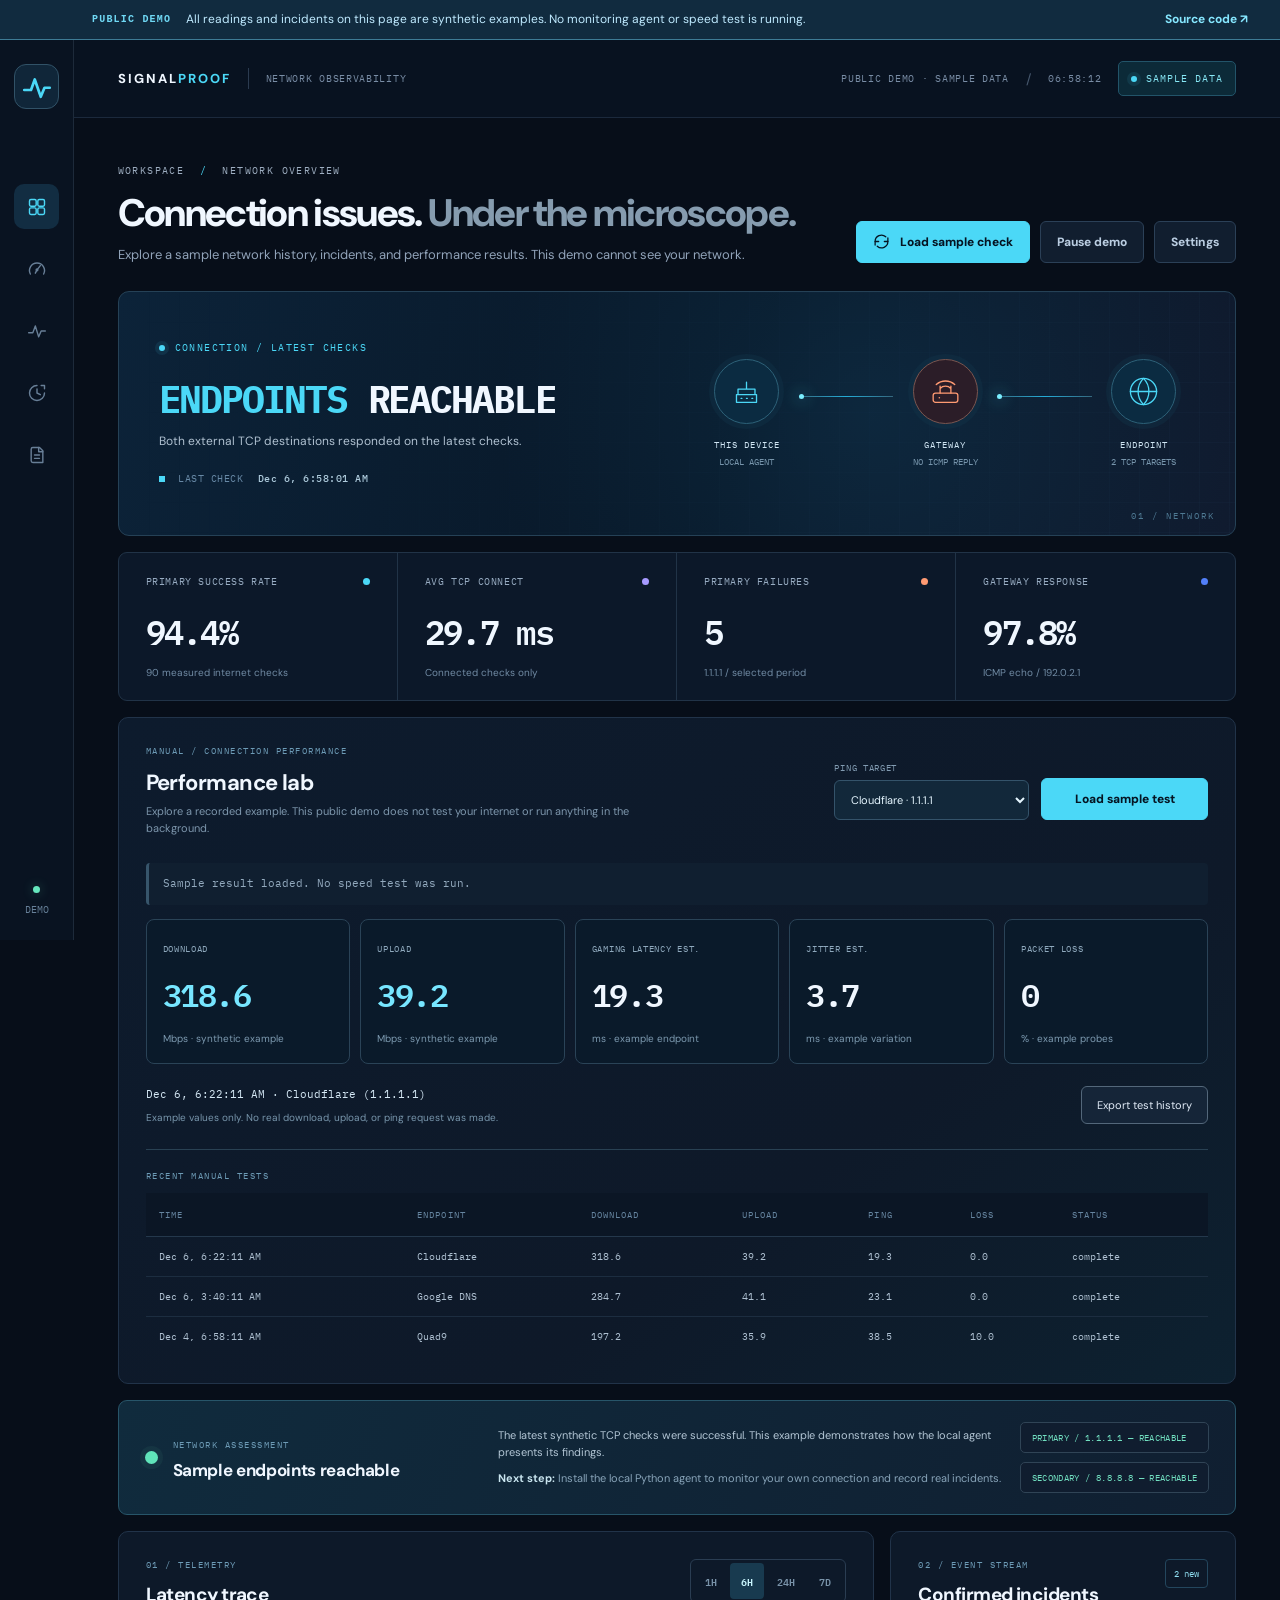
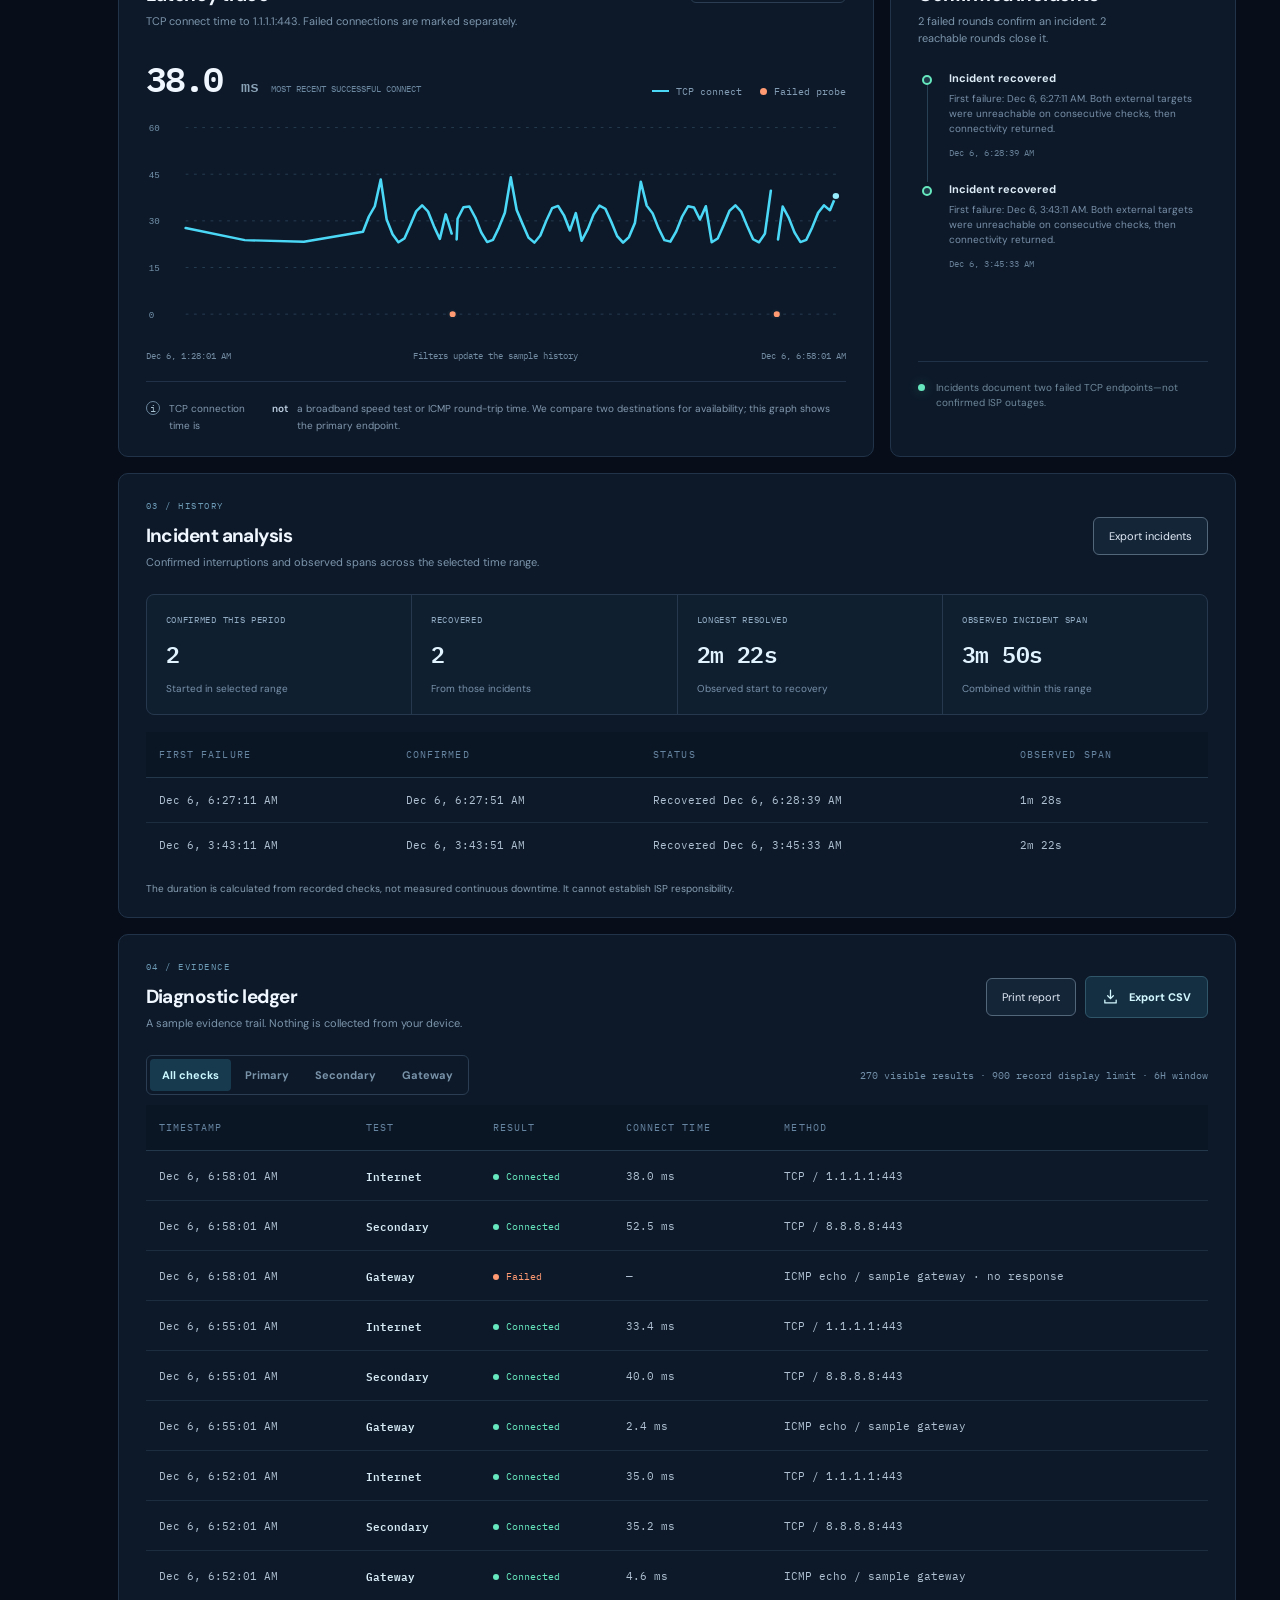
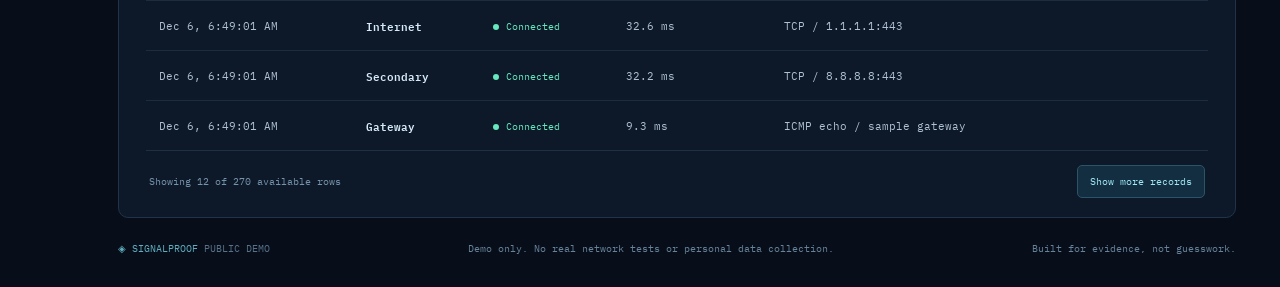
==== docs/index.html @ a56aa178 "Add SignalProof public demo" ====
<!doctype html>
<html lang="en">
<head>
  <meta charset="utf-8">
  <meta name="viewport" content="width=device-width, initial-scale=1">
  <meta name="theme-color" content="#08111e">
  <meta name="description" content="Explore the SignalProof network monitoring interface using labeled, synthetic sample data. No device access.">
  <title>SignalProof — Network Operations</title>
  <link rel="icon" href="./favicon.svg" type="image/svg+xml">
  <link rel="stylesheet" href="./styles.css">
  <script src="./demo-api.js" defer></script>
  <script src="./app.js" defer></script>
</head>
<body>
<div class="sample-banner" role="status"><strong>PUBLIC DEMO</strong><span>All readings and incidents on this page are synthetic examples. No monitoring agent or speed test is running.</span><a href="https://github.com/rayjim28/signalproof" target="_blank" rel="noopener noreferrer">Source code ↗</a></div>
<div class="app-shell">
  <aside class="rail">
    <a href="#overview" class="symbol" aria-label="SignalProof Home">
      <svg viewBox="0 0 40 40" fill="none" aria-hidden="true"><path d="M3 24h9l5-14 8 23 5-12h7" stroke="currentColor" stroke-width="3.6" stroke-linecap="round" stroke-linejoin="round"/></svg>
    </a>
    <div class="rail-nav">
      <a href="#overview" class="rail-link active" data-nav="overview" aria-label="Overview" title="Overview"><svg viewBox="0 0 24 24" aria-hidden="true"><rect x="3" y="3" width="8" height="8" rx="1.7"/><rect x="13" y="3" width="8" height="8" rx="1.7"/><rect x="3" y="13" width="8" height="8" rx="1.7"/><rect x="13" y="13" width="8" height="8" rx="1.7"/></svg></a>
      <a href="#performance" class="rail-link" data-nav="performance" aria-label="Performance" title="Manual speed and gaming checks"><svg viewBox="0 0 24 24" aria-hidden="true"><path d="M4 18a9 9 0 1 1 16 0M12 13l4-5M12 13l-2 4"/><circle cx="12" cy="13" r="1"/></svg></a>
      <a href="#telemetry" class="rail-link" data-nav="telemetry" aria-label="Telemetry" title="Telemetry"><svg viewBox="0 0 24 24" aria-hidden="true"><path d="M2 14h5l3-8 4 13 3-7h5"/></svg></a>
      <a href="#events" class="rail-link" data-nav="events" aria-label="Events" title="Events"><svg viewBox="0 0 24 24" aria-hidden="true"><path d="M12 3a9 9 0 1 0 9 9"/><path d="M12 7v5l4 2"/><path d="M17 3h4v4"/></svg></a>
      <a href="#evidence" class="rail-link" data-nav="evidence" aria-label="Evidence" title="Evidence"><svg viewBox="0 0 24 24" aria-hidden="true"><path d="M7 3h8l4 4v14H7a2 2 0 0 1-2-2V5a2 2 0 0 1 2-2z"/><path d="M14 3v5h5M9 12h6M9 16h6"/></svg></a>
    </div>
    <div class="rail-foot" title="Public demo · sample data"><span class="mini-led" id="rail-led"></span><span class="rail-version">DEMO</span></div>
  </aside>

  <div class="workplace">
    <header class="topbar">
      <div class="topbar-left"><span class="logo-word">SIGNAL<span>PROOF</span></span><span class="top-divider"></span><span class="product-caption">NETWORK OBSERVABILITY</span></div>
      <div class="topbar-right"><span class="local-tag">PUBLIC DEMO · SAMPLE DATA</span><span class="top-separator">/</span><span id="clock" class="top-time">--:--:--</span><span id="agent-pill" class="agent-pill"><span class="pill-dot"></span> CHECKING</span></div>
    </header>

    <main class="page" id="overview">
      <section class="intro">
        <div><div class="breadcrumb">WORKSPACE <span>/</span> NETWORK OVERVIEW</div><h1>Connection issues. <span>Under the microscope.</span></h1><p>Explore a sample network history, incidents, and performance results. This demo cannot see your network.</p></div>
        <div class="intro-actions"><button id="manual-check" class="button-primary" type="button"><svg viewBox="0 0 24 24" aria-hidden="true"><path d="M21 12a9 9 0 0 1-15 6.7M3 12a9 9 0 0 1 15-6.7"/><path d="M3 17v-5h5M21 7v5h-5"/></svg><span>Load sample check</span></button><button id="monitor-toggle" class="button-secondary" type="button">Pause demo</button><button id="open-settings" class="button-secondary" type="button" aria-haspopup="dialog">Settings</button></div>
      </section>

      <section class="network-stage" aria-label="Live network status">
        <div class="stage-glow"></div><div class="stage-lines"></div>
        <div class="stage-left"><div class="label-tech"><span class="live-ring" id="live-ring"></span> CONNECTION / LATEST CHECKS</div><div class="stage-state" id="hero-state">COLLECTING<span> DATA</span></div><p id="hero-desc">Waiting for the first network measurements.</p><div class="last-check"><span class="tiny-square"></span> LAST CHECK <strong id="last-check">—</strong></div></div>
        <div class="network-route" aria-label="Connection path"><div class="network-node"><div class="node-icon"><svg viewBox="0 0 48 48" aria-hidden="true"><path d="M13 28v-7h22v7M11 28h26v10H11zM17 33h1M24 33h1M31 33h1M24 12v9"/></svg></div><span>THIS DEVICE</span><small>LOCAL AGENT</small></div><div class="wire"><span class="wire-signal"></span></div><div class="network-node"><div class="node-icon" id="router-node"><svg viewBox="0 0 48 48" aria-hidden="true"><rect x="8" y="26" width="32" height="12" rx="3"/><path d="M17 26v-9M31 26v-9M12 15a18 18 0 0 1 24 0M17 20a10 10 0 0 1 14 0"/><circle cx="16" cy="32" r="1" fill="currentColor" stroke="none"/></svg></div><span>GATEWAY</span><small id="router-label">DETECTING…</small></div><div class="wire"><span class="wire-signal"></span></div><div class="network-node"><div class="node-icon" id="internet-node"><svg viewBox="0 0 48 48" aria-hidden="true"><circle cx="24" cy="24" r="17"/><path d="M7 24h34M24 7c-5 5-7 11-7 17s2 12 7 17M24 7c5 5 7 11 7 17s-2 12-7 17"/></svg></div><span>ENDPOINT</span><small>2 TCP TARGETS</small></div></div>
        <div class="scan-number" aria-hidden="true">01 / NETWORK</div>
      </section>

      <section class="telemetry-strip" aria-label="Measured indicators">
        <div class="telemetry-item"><div class="metric-caption">PRIMARY SUCCESS RATE <span class="metric-dot cyan"></span></div><div class="metric-value" id="success-rate">—</div><div class="metric-foot" id="sample-count">No internet checks yet</div></div>
        <div class="telemetry-item"><div class="metric-caption">AVG TCP CONNECT <span class="metric-dot purple"></span></div><div class="metric-value" id="average-latency">—</div><div class="metric-foot">Connected checks only</div></div>
        <div class="telemetry-item"><div class="metric-caption">PRIMARY FAILURES <span class="metric-dot orange"></span></div><div class="metric-value" id="failed-count">—</div><div class="metric-foot">1.1.1.1 / selected period</div></div>
        <div class="telemetry-item"><div class="metric-caption">GATEWAY RESPONSE <span class="metric-dot blue"></span></div><div class="metric-value" id="gateway-rate">—</div><div class="metric-foot" id="gateway-caption">ICMP echo (if available)</div></div>
      </section>

      <section class="surface performance" id="performance" aria-label="Manual connection performance test">
        <div class="section-top performance-head">
          <div><div class="section-kicker">MANUAL / CONNECTION PERFORMANCE</div><h2>Performance lab</h2><p>Explore a recorded example. This public demo does not test your internet or run anything in the background.</p></div>
          <div class="performance-actions"><label for="ping-target">PING TARGET<select id="ping-target"><option value="cloudflare">Cloudflare · 1.1.1.1</option><option value="google">Google · 8.8.8.8</option><option value="quad9">Quad9 · 9.9.9.9</option></select></label><button class="button-primary" type="button" id="start-performance">Load sample test</button></div>
        </div>
        <div class="performance-progress" id="performance-progress" role="status" aria-live="polite">Explore the example results below, or load another sample. No speed test will run.</div>
        <div class="performance-grid">
          <div class="performance-metric"><span>DOWNLOAD</span><strong id="perf-download">—</strong><small>Mbps · synthetic example</small></div>
          <div class="performance-metric"><span>UPLOAD</span><strong id="perf-upload">—</strong><small>Mbps · synthetic example</small></div>
          <div class="performance-metric"><span>GAMING LATENCY EST.</span><strong id="perf-ping">—</strong><small>ms · example endpoint</small></div>
          <div class="performance-metric"><span>JITTER EST.</span><strong id="perf-jitter">—</strong><small>ms · example variation</small></div>
          <div class="performance-metric"><span>PACKET LOSS</span><strong id="perf-loss">—</strong><small>% · example probes</small></div>
        </div>
        <div class="performance-bottom"><div><strong id="perf-last-label">Loading sample results</strong><p id="perf-note">Manual tests only. On Mac, the native download test may transfer significantly more than 15 MB. Game-server ping is not measured directly.</p></div><a href="/api/performance/export" class="button-report" download>Export test history</a></div>
        <div class="performance-history"><div class="section-kicker">RECENT MANUAL TESTS</div><div class="table-scroll"><table><thead><tr><th>TIME</th><th>ENDPOINT</th><th>DOWNLOAD</th><th>UPLOAD</th><th>PING</th><th>LOSS</th><th>STATUS</th></tr></thead><tbody id="performance-rows"><tr><td colspan="7" class="placeholder-cell">No manual tests recorded.</td></tr></tbody></table></div></div>
      </section>

      <section class="assessment" id="assessment" aria-label="Network assessment">
        <div class="assessment-heading"><span class="assessment-mark" id="assessment-mark"></span><div><span class="section-kicker">NETWORK ASSESSMENT</span><h2 id="assessment-title">Checking both endpoints…</h2></div></div>
        <div class="assessment-body"><p id="assessment-detail">Waiting for a fresh comparison.</p><p class="assessment-next"><strong>Next step:</strong> <span id="assessment-next">Keep the agent running to build a history.</span></p></div>
        <div class="endpoint-status"><span id="primary-status">PRIMARY / WAITING</span><span id="secondary-status">SECONDARY / WAITING</span></div>
      </section>

      <div class="analysis-layout">
        <section class="surface telemetry" id="telemetry"><div class="section-top"><div><div class="section-kicker">01 / TELEMETRY</div><h2>Latency trace</h2><p>TCP connect time to 1.1.1.1:443. Failed connections are marked separately.</p></div><div class="time-select" role="group" aria-label="Reporting period"><button type="button" data-period="1h">1H</button><button type="button" class="selected" data-period="6h">6H</button><button type="button" data-period="24h">24H</button><button type="button" data-period="7d">7D</button></div></div>
          <div class="chart-meta"><div class="chart-number" id="chart-number">— <span>ms</span></div><div class="chart-caption">MOST RECENT SUCCESSFUL CONNECT</div><div class="chart-legend"><span><i class="legend-line"></i> TCP connect</span><span><i class="legend-failure"></i> Failed probe</span></div></div>
          <div class="chart-wrap" id="chart-wrap"><svg id="latency-chart" class="chart" viewBox="0 0 760 272" preserveAspectRatio="none" role="img" aria-label="TCP connection latency history"></svg><div class="chart-empty" id="chart-empty">Preparing synthetic sample measurements…</div></div><div class="chart-bottom"><span id="range-start">—</span><span>Filters update the sample history</span><span id="range-end">—</span></div>
          <div class="trace-note"><span class="info-icon">i</span> TCP connection time is <strong>not</strong> a broadband speed test or ICMP round-trip time. We compare two destinations for availability; this graph shows the primary endpoint.</div>
        </section>
        <section class="surface events" id="events"><div class="section-top"><div><div class="section-kicker">02 / EVENT STREAM</div><h2>Confirmed incidents</h2><p id="incident-rule">Two failed rounds confirm an incident. Two reachable rounds close it.</p></div><span class="event-count" id="event-count">0 events</span></div><div id="event-list" class="event-list"><div class="event-empty">Events will appear as SignalProof collects evidence.</div></div><div class="event-bottom"><span class="mini-led"></span> Incidents document two failed TCP endpoints—not confirmed ISP outages.</div></section>
      </div>

      <section class="surface history" id="history" aria-label="Incident analysis">
        <div class="section-top history-heading"><div><div class="section-kicker">03 / HISTORY</div><h2>Incident analysis</h2><p>Confirmed interruptions and observed spans across the selected time range.</p></div><a class="button-report" id="incidents-download" href="/api/incidents/export?period=6h" download>Export incidents</a></div>
        <div class="history-metrics">
          <div><span>CONFIRMED THIS PERIOD</span><strong id="history-confirmed">—</strong><small>Started in selected range</small></div>
          <div><span>RECOVERED</span><strong id="history-recovered">—</strong><small>From those incidents</small></div>
          <div><span>LONGEST RESOLVED</span><strong id="history-longest">—</strong><small>Observed start to recovery</small></div>
          <div><span>OBSERVED INCIDENT SPAN</span><strong id="history-observed">—</strong><small>Combined within this range</small></div>
        </div>
        <div class="table-scroll"><table><thead><tr><th>FIRST FAILURE</th><th>CONFIRMED</th><th>STATUS</th><th>OBSERVED SPAN</th></tr></thead><tbody id="incident-rows"><tr><td colspan="4" class="placeholder-cell">Incident history will appear here.</td></tr></tbody></table></div>
        <div class="history-note">The duration is calculated from recorded checks, not measured continuous downtime. It cannot establish ISP responsibility.</div>
      </section>

      <section class="surface evidence" id="evidence"><div class="section-top evidence-title"><div><div class="section-kicker">04 / EVIDENCE</div><h2>Diagnostic ledger</h2><p>A sample evidence trail. Nothing is collected from your device.</p></div><div class="evidence-actions"><a class="button-report" id="report" href="/api/report?period=6h" target="_blank" rel="noopener">Print report</a><a class="button-download" id="download" href="/api/export?period=6h" download><svg viewBox="0 0 24 24" aria-hidden="true"><path d="M12 3v12m-4-4 4 4 4-4M4 17v4h16v-4"/></svg> Export CSV</a></div></div>
        <div class="ledger-toolbar"><div class="tab-group" role="group" aria-label="Filter measurements"><button type="button" class="selected" data-filter="All">All checks</button><button type="button" data-filter="Internet">Primary</button><button type="button" data-filter="Secondary">Secondary</button><button type="button" data-filter="Gateway">Gateway</button></div><div class="ledger-meta" id="ledger-meta">Loading history…</div></div>
        <div class="table-scroll"><table><thead><tr><th>TIMESTAMP</th><th>TEST</th><th>RESULT</th><th>CONNECT TIME</th><th>METHOD</th></tr></thead><tbody id="evidence-rows"><tr><td colspan="5" class="placeholder-cell">Collecting measurements…</td></tr></tbody></table></div><div class="ledger-footer"><span id="ledger-showing">—</span><button type="button" id="rows-toggle" class="rows-toggle" hidden>Show more records</button></div>
      </section>
      <footer><span>◈ SIGNALPROOF <b>PUBLIC DEMO</b></span><span>Demo only. No real network tests or personal data collection.</span><span>Built for evidence, not guesswork.</span></footer>
    </main>
  </div>
</div>
<dialog id="settings-dialog" class="settings-dialog" aria-labelledby="settings-heading">
  <form method="dialog" id="settings-form">
    <div class="settings-top"><div><div class="section-kicker">AGENT CONFIGURATION</div><h2 id="settings-heading">Monitoring settings</h2><p>Demo-only settings, reset when you reload this page.</p></div><button type="button" id="close-settings" class="settings-close" aria-label="Close settings">×</button></div>
    <label>Check interval <span>How often the agent runs automatically</span>
      <select id="setting-interval" name="interval_seconds"><option value="10">Every 10 seconds</option><option value="20">Every 20 seconds</option><option value="30">Every 30 seconds</option><option value="60">Every minute</option><option value="120">Every 2 minutes</option></select>
    </label>
    <label>Confirm an incident <span>Consecutive rounds where both internet checks fail</span>
      <select id="setting-failures" name="confirm_failures"><option value="2">2 failed rounds</option><option value="3">3 failed rounds</option><option value="4">4 failed rounds</option><option value="5">5 failed rounds</option></select>
    </label>
    <label>Mark recovery <span>Consecutive rounds where at least one endpoint responds</span>
      <select id="setting-recovery" name="recovery_successes"><option value="1">1 reachable round</option><option value="2">2 reachable rounds</option><option value="3">3 reachable rounds</option><option value="4">4 reachable rounds</option></select>
    </label>
    <label>Slow connection warning <span>TCP connect time, not ping or download speed</span>
      <select id="setting-slow" name="slow_connect_ms"><option value="100">100 ms</option><option value="200">200 ms</option><option value="300">300 ms</option><option value="500">500 ms</option><option value="1000">1000 ms</option></select>
    </label>
    <div class="settings-hint">The demo uses invented results for these sample targets. Settings do not affect a real network.</div>
    <div class="settings-buttons"><button type="button" id="cancel-settings" class="button-secondary">Cancel</button><button type="submit" id="save-settings" class="button-primary">Save settings</button></div>
  </form>
</dialog>
<div role="status" aria-live="polite" id="toast" class="toast" hidden></div>
</body>
</html>
---- docs/styles.css ----
@import url('https://fonts.googleapis.com/css2?family=DM+Sans:wght@400;500;600;700;800&family=IBM+Plex+Mono:wght@400;500;600;700&display=swap');
:root{color-scheme:dark;--back:#070e19;--shell:#0a1422;--panel:#0d1929;--edge:#203044;--line:#23354a;--text:#f0f7ff;--soft:#b5c5d6;--sub:#798da5;--cyan:#4bd8f7;--bright:#96ebfc;--blue:#527ff9;--purple:#a79aff;--orange:#ff9a72;--green:#66e7bd;--mono:'IBM Plex Mono',ui-monospace,SFMono-Regular,Menlo,monospace;--sans:'DM Sans',system-ui,-apple-system,sans-serif}
*{box-sizing:border-box}html{scroll-behavior:smooth;scroll-padding-top:92px}body{margin:0;background:var(--back);font:14px var(--sans);color:var(--text)}button,a{font:inherit}button{cursor:pointer}button:disabled{opacity:.55;cursor:wait}a{color:inherit;text-decoration:none}svg{display:block}.app-shell{display:grid;grid-template-columns:74px minmax(0,1fr);min-height:100vh}.rail{position:sticky;top:0;height:100vh;z-index:15;background:#091321;border-right:1px solid #1d2a3a;display:flex;align-items:center;flex-direction:column;padding:24px 12px}.symbol{width:45px;height:45px;border:1px solid #315267;border-radius:12px;display:grid;place-items:center;color:var(--cyan);background:#102639}.symbol svg{width:30px;height:30px}.rail-nav{display:grid;gap:17px;margin-top:75px}.rail-link{display:grid;place-items:center;color:#687f97;width:45px;height:45px;border-radius:10px;transition:.16s background,.16s color}.rail-link svg{width:20px;height:20px;fill:none;stroke:currentColor;stroke-width:1.7;stroke-linecap:round;stroke-linejoin:round}.rail-link.active,.rail-link:hover{color:var(--cyan);background:#122d42}.rail-foot{margin-top:auto;display:grid;gap:10px;justify-items:center}.mini-led{width:7px;height:7px;background:var(--green);border-radius:50%;box-shadow:0 0 12px #66e7bd55;display:inline-block}.rail-version{font:10px var(--mono);color:#678099}.workplace{min-width:0}.topbar{height:78px;padding:0 clamp(22px,3.4vw,62px);border-bottom:1px solid #1b293c;display:flex;justify-content:space-between;align-items:center;background:#081220}.topbar-left,.topbar-right{display:flex;align-items:center;gap:17px}.logo-word{letter-spacing:2px;font-weight:800;font-size:13px}.logo-word span{color:var(--cyan)}.top-divider{height:21px;width:1px;background:#2b3b50}.product-caption,.local-tag,.top-time{font:10px var(--mono);color:var(--sub);letter-spacing:.7px}.top-separator{color:#46586e}.agent-pill{display:flex;align-items:center;gap:9px;border:1px solid #225469;color:#88e9f7;background:#0c2a38;border-radius:5px;padding:10px 12px;font:10px var(--mono);letter-spacing:1px}.agent-pill.paused{color:#d3c2a2;background:#242116;border-color:#6c5837}.agent-pill.offline{color:var(--orange);background:#2b191b;border-color:#65373d}.pill-dot,.live-ring{width:6px;height:6px;border-radius:50%;background:var(--cyan);box-shadow:0 0 0 4px #4bd8f716;display:inline-block}.agent-pill.paused .pill-dot{background:#e4b36c;box-shadow:none}.agent-pill.offline .pill-dot{background:var(--orange);box-shadow:none}.page{padding:40px clamp(22px,3.4vw,62px) 25px;max-width:1760px;margin:0 auto}.intro{display:flex;gap:24px;justify-content:space-between;align-items:end;padding:6px 0 28px}.breadcrumb,.section-kicker,.label-tech{font:10px var(--mono);color:var(--cyan);letter-spacing:1.4px}.breadcrumb{color:#9eaec1}.breadcrumb span{color:var(--cyan);margin:0 8px}.intro h1{margin:15px 0 10px;letter-spacing:-1.65px;font-size:clamp(27px,3vw,41px);line-height:1.13;font-weight:800}.intro h1 span{color:#869caf}.intro p{margin:0;color:#91a3b9;font-size:13px}.intro-actions{display:flex;gap:10px;flex-wrap:wrap}.button-primary,.button-secondary,.button-download{height:42px;display:inline-flex;gap:10px;align-items:center;justify-content:center;padding:0 16px;border-radius:6px;font-size:12px;font-weight:800;white-space:nowrap}.button-primary{background:var(--cyan);color:#051422;border:1px solid var(--cyan)}.button-primary:hover{background:#8cecff}.button-primary svg,.button-download svg{width:17px;height:17px;stroke:currentColor;fill:none;stroke-width:1.8;stroke-linecap:round;stroke-linejoin:round}.button-secondary{background:#111e2f;color:#bacde1;border:1px solid #2b4057}.button-secondary:hover{background:#192c43}.network-stage{min-height:245px;position:relative;isolation:isolate;display:flex;align-items:center;justify-content:space-between;gap:35px;border:1px solid #254156;background:linear-gradient(108deg,#0c2339 0%,#081727 55%,#101b2f 100%);overflow:hidden;border-radius:11px;padding:34px 40px}.stage-glow{position:absolute;inset:-80% -20% -80% 15%;background:radial-gradient(circle,#123f5c66 0%,transparent 56%);z-index:-1}.stage-lines{position:absolute;inset:0;background-image:linear-gradient(#26445e38 1px,transparent 1px),linear-gradient(90deg,#26445e38 1px,transparent 1px);background-size:30px 30px;mask-image:linear-gradient(90deg,transparent,#000);opacity:.55;z-index:-1}.stage-left{max-width:520px;flex:1}.label-tech{display:flex;align-items:center;gap:10px}.stage-state{margin:26px 0 12px;font:700 clamp(27px,3vw,42px)/1 var(--mono);letter-spacing:-2.1px;color:var(--cyan)}.stage-state span{color:var(--text)}.stage-state.bad{color:var(--orange)}.stage-state.paused{color:#f2c082}.stage-left p{color:#b0c1d1;margin:0 0 21px;font-size:12px;max-width:400px;line-height:1.7}.last-check{font:10px var(--mono);letter-spacing:.5px;color:#6889a6}.last-check strong{color:#aecbdc;margin-left:8px;font-weight:500}.tiny-square{width:6px;height:6px;background:var(--cyan);display:inline-block;margin-right:7px}.network-route{display:flex;align-items:center;justify-content:center;gap:0;min-width:420px;max-width:540px;flex:1}.network-node{text-align:center;flex:0 0 104px;display:flex;align-items:center;flex-direction:column}.node-icon{width:65px;height:65px;border:1px solid #2d6178;background:#0b2b41;border-radius:50%;display:grid;place-items:center;box-shadow:0 0 0 5px #13374b55;color:var(--cyan)}.node-icon.alert{color:var(--orange);border-color:#7a554f;background:#2b1d28}.node-icon.muted{color:#7b8ba2;border-color:#38485e;background:#152336}.node-icon svg{width:37px;height:37px;stroke:currentColor;fill:none;stroke-width:1.7;stroke-linecap:round;stroke-linejoin:round}.network-node>span{font:9px var(--mono);letter-spacing:1px;color:#d1e7f5;margin-top:15px}.network-node small{font:9px var(--mono);color:#7795ac;margin-top:6px}.wire{height:1px;min-width:30px;flex:1;background:linear-gradient(90deg,#35677e,#24acd7,#35677e);position:relative;margin-bottom:33px}.wire-signal{position:absolute;top:-2px;height:5px;width:5px;border-radius:50%;background:#7aeeff;box-shadow:0 0 15px #4be5ff;animation:travel 2.1s linear infinite}@keyframes travel{from{left:0}to{left:100%}}.scan-number{position:absolute;bottom:14px;right:20px;font:9px var(--mono);letter-spacing:2px;color:#4e7993}.telemetry-strip{display:grid;grid-template-columns:repeat(4,minmax(0,1fr));border:1px solid #213347;border-radius:9px;background:#0c1829;margin-top:16px;overflow:hidden}.telemetry-item{padding:22px 27px 21px;min-width:0;border-right:1px solid #213347}.telemetry-item:last-child{border-right:0}.metric-caption{display:flex;justify-content:space-between;align-items:center;gap:8px;font:10px var(--mono);letter-spacing:.6px;color:#98acc2}.metric-dot{height:7px;width:7px;border-radius:50%;display:inline-block}.metric-dot.cyan{background:var(--cyan)}.metric-dot.purple{background:var(--purple)}.metric-dot.orange{background:var(--orange)}.metric-dot.blue{background:var(--blue)}.metric-value{font:600 clamp(24px,2.7vw,34px) var(--mono);letter-spacing:-1.7px;margin:17px 0 8px;overflow-wrap:anywhere}.metric-foot{font-size:10px;color:#718ba4}.analysis-layout{display:grid;grid-template-columns:minmax(0,1.75fr) minmax(300px,.8fr);gap:16px;margin:16px 0}.surface{background:var(--panel);border:1px solid #213349;border-radius:10px;min-width:0}.telemetry,.events{padding:27px 27px 22px;min-height:486px}.section-top{display:flex;align-items:flex-start;justify-content:space-between;gap:16px}.section-top h2{font-size:19px;letter-spacing:-.55px;margin:12px 0 6px}.section-top p{color:#7d96ac;font-size:11px;line-height:1.6;margin:0;max-width:470px}.section-kicker{font-size:9px;color:#6d9bb6;letter-spacing:1.5px}.time-select,.tab-group{border:1px solid #2a3d52;display:flex;align-items:center;border-radius:6px;padding:3px;gap:2px}.time-select button,.tab-group button{border:0;background:transparent;color:#7993a9;font:600 10px var(--mono);padding:9px 11px;border-radius:4px}.time-select button.selected,.tab-group button.selected{color:#cbf8ff;background:#183a4f}.time-select button:hover,.tab-group button:hover{color:var(--text)}.chart-meta{display:flex;align-items:baseline;gap:12px;margin:22px 0 3px}.chart-number{font:600 35px var(--mono);letter-spacing:-2px}.chart-number span{color:#8ba3b7;font-size:15px;letter-spacing:0}.chart-caption{font:9px var(--mono);color:#6c88a0}.chart-legend{margin-left:auto;display:flex;gap:18px;color:#829cb3;font:10px var(--mono)}.chart-legend>span{display:flex;align-items:center;gap:7px}.legend-line{width:17px;height:2px;background:var(--cyan);display:inline-block}.legend-failure{width:7px;height:7px;border-radius:50%;background:var(--orange);display:inline-block}.chart-wrap{position:relative;width:100%;height:235px;margin-top:8px}.chart{width:100%;height:100%;overflow:visible}.chart-empty{position:absolute;left:0;right:0;top:47%;text-align:center;font:12px var(--mono);color:#758ea4}.chart-bottom{font:9px var(--mono);display:flex;justify-content:space-between;color:#738ca2;margin-top:3px}.trace-note{border-top:1px solid #203148;margin-top:20px;padding-top:18px;color:#8399af;font-size:10px;line-height:1.7;display:flex;gap:9px;align-items:baseline}.trace-note strong{color:#bfd1e3;font-weight:600}.info-icon{border:1px solid #69859c;width:14px;height:14px;border-radius:50%;display:inline-grid;place-items:center;flex:0 0 14px;font:10px var(--mono);color:#acc5d5}.event-count{white-space:nowrap;font:9px var(--mono);color:#90dff1;border:1px solid #23465d;padding:8px;border-radius:4px}.event-list{margin-top:23px;min-height:290px;display:flex;flex-direction:column;gap:0}.event-entry{display:grid;grid-template-columns:18px 1fr;column-gap:13px}.event-track{position:relative;display:flex;flex-direction:column;align-items:center}.event-track::after{content:"";width:1px;background:#294154;flex:1;min-height:45px}.event-entry:last-child .event-track::after{display:none}.event-point{width:10px;height:10px;flex:0 0 10px;border-radius:50%;background:#1f3949;border:2px solid var(--cyan);margin-top:4px}.event-entry.down .event-point{border-color:var(--orange);background:#43312f}.event-entry.good .event-point{border-color:var(--green)}.event-body{padding-bottom:22px}.event-body strong{font-size:11px;font-weight:700;color:#dbeaf5;display:block}.event-entry.down .event-body strong{color:#ffc3a5}.event-body p{color:#7991a9;font-size:10px;line-height:1.5;margin:6px 0}.event-body time{font:9px var(--mono);color:#667f96}.event-empty{font:11px var(--mono);color:#7e94a8;line-height:1.8;border:1px dashed #31455a;padding:17px;border-radius:7px}.event-bottom{font-size:10px;color:#6f899c;display:flex;align-items:flex-start;gap:11px;border-top:1px solid #203248;padding-top:18px;line-height:1.5}.event-bottom .mini-led{flex:0 0 7px;margin-top:4px}.evidence{padding:26px 27px 10px}.evidence-title{align-items:center}.button-download{color:#d3f8ff;background:#142f42;border:1px solid #30566a;padding:0 16px;font-size:11px}.button-download:hover{background:#1c3f53}.ledger-toolbar{display:flex;justify-content:space-between;gap:15px;align-items:center;margin:23px 0 10px}.ledger-meta{font:10px var(--mono);color:#7491aa}.tab-group button{font-family:var(--sans);font-size:11px;font-weight:700;padding:9px 12px}.table-scroll{overflow-x:auto}table{width:100%;border-collapse:collapse;white-space:nowrap;text-align:left}thead{background:#0b1625}th{color:#6685a0;font:10px var(--mono);letter-spacing:1.1px;padding:16px 13px;text-align:left;border-bottom:1px solid #24384c}td{border-bottom:1px solid #1c2d40;color:#afc1d2;font:11px var(--mono);padding:15px 13px}tr:last-child td{border-bottom:0}.result{display:inline-flex;align-items:center;gap:7px;color:var(--green);font-size:10px}.result::before{content:"";height:6px;width:6px;border-radius:50%;background:currentColor}.result.bad{color:var(--orange)}.placeholder-cell{text-align:center;padding:30px;color:#8ca1b4}.target{color:#d6ebf5;font-weight:600}footer{display:flex;justify-content:space-between;align-items:center;gap:15px;flex-wrap:wrap;padding:22px 0 5px;color:#67839b;font:10px var(--mono);line-height:1.7}footer span:first-child{color:#60adbf}footer b{color:#58728a;font-weight:400}.toast{position:fixed;right:25px;bottom:22px;max-width:420px;padding:14px 19px;background:#15334a;color:#d7f4ff;border:1px solid #43839a;box-shadow:0 15px 60px #0009;border-radius:7px;z-index:99;font-size:12px}.toast.error{border-color:#a6645f;color:#ffd9cc;background:#332229}[hidden]{display:none!important}
@media(max-width:1240px){.page{padding:30px 26px}.topbar{padding:0 26px}.network-stage{padding:28px}.network-route{min-width:350px}.analysis-layout{grid-template-columns:minmax(0,1.4fr) minmax(280px,.85fr)}.chart-legend{display:none}.telemetry-item{padding:21px 18px}}
@media(max-width:990px){.network-stage{display:block}.network-route{margin-top:35px;max-width:530px;min-width:0}.scan-number{top:18px;bottom:auto}.telemetry-strip{grid-template-columns:repeat(2,minmax(0,1fr))}.telemetry-item:nth-child(2){border-right:0}.telemetry-item:nth-child(-n+2){border-bottom:1px solid #213347}.analysis-layout{grid-template-columns:1fr}.events{min-height:0}.event-list{min-height:0}.intro{align-items:flex-start;flex-direction:column}.intro-actions{align-self:flex-start}}
@media(max-width:640px){.app-shell{display:block}.rail{height:58px;position:sticky;top:0;display:flex;flex-direction:row;justify-content:space-between;align-items:center;padding:8px 15px;border:0;border-bottom:1px solid #203044}.symbol{height:36px;width:36px}.symbol svg{width:24px}.rail-nav{display:flex;gap:5px;margin:0}.rail-link{width:37px;height:37px}.rail-foot{display:none}.topbar{height:52px;padding:0 16px}.product-caption,.top-divider,.local-tag,.top-separator,.top-time{display:none}.page{padding:26px 15px}.intro h1{font-size:28px}.intro p{max-width:340px;line-height:1.7}.intro-actions{width:100%}.button-primary{flex:1}.network-stage{padding:25px 22px;min-height:0}.stage-state{font-size:29px;letter-spacing:-1.6px}.network-route{margin-top:30px;max-width:none}.network-node{flex:0 0 86px}.node-icon{height:55px;width:55px}.node-icon svg{width:32px;height:32px}.network-node>span{font-size:8px}.network-node small{font-size:7px}.wire{min-width:10px}.telemetry-item{padding:19px 15px}.metric-value{font-size:24px}.metric-caption{font-size:8px;letter-spacing:0}.metric-foot{font-size:9px}.telemetry,.events,.evidence{padding:22px 17px}.section-top{flex-direction:column;gap:15px}.time-select{align-self:flex-start}.chart-meta{flex-wrap:wrap}.chart-caption{font-size:9px}.chart-wrap{height:185px}.chart-bottom{font-size:8px}.chart-bottom span:nth-child(2){display:none}.evidence-title{flex-direction:row;align-items:start;flex-wrap:wrap}.ledger-toolbar{flex-wrap:wrap}.ledger-meta{width:100%}.button-download{height:37px}footer{font-size:9px}}
@media(prefers-reduced-motion:reduce){.wire-signal{animation:none}html{scroll-behavior:auto}}

.ledger-footer{padding:14px 3px 9px;display:flex;align-items:center;justify-content:space-between;gap:12px;border-top:1px solid #1e3144;color:#7693ac;font:10px var(--mono)}.rows-toggle{background:#132e41;border:1px solid #2c5469;color:#a1e8f4;font:10px var(--mono);border-radius:5px;padding:9px 12px}.rows-toggle:hover{background:#17415a}

/* The assessment sits between the live route and the raw measurements. */
.assessment{background:linear-gradient(115deg,#102b3d 0%,#101f31 100%);border:1px solid #275569;border-radius:9px;padding:21px 26px;margin-top:16px;display:grid;grid-template-columns:minmax(210px,.9fr) minmax(280px,1.35fr) auto;gap:18px;align-items:center}
.assessment-heading{display:flex;align-items:center;gap:15px}.assessment-mark{flex:0 0 13px;height:13px;border-radius:50%;background:#60e4ba;box-shadow:0 0 0 5px #244e514d}.assessment h2{font-size:17px;letter-spacing:-.35px;margin:7px 0 0}.assessment-body p{font-size:11px;color:#b3c6d5;line-height:1.6;margin:0}.assessment-body .assessment-next{margin-top:8px;color:#88a4b9}.assessment-next strong{color:#c9e5ef}.assessment-warning{border-color:#8b663a}.assessment-down{border-color:#a75454}.assessment-limited{border-color:#445779}.assessment-warning .assessment-mark{background:#f1b66d}.assessment-down .assessment-mark{background:#ff8b7f}.assessment-limited .assessment-mark,.assessment-waiting .assessment-mark{background:#8da3bb}
.endpoint-status{display:flex;flex-direction:column;gap:9px;min-width:187px}.endpoint-status span{font:9px var(--mono);letter-spacing:.35px;border:1px solid #304456;border-radius:5px;padding:9px 11px;color:#a9b4c8;background:#101d2f}.endpoint-status .endpoint-ok{color:#71dfc0}.endpoint-status .endpoint-fail{color:#ff9a88}.evidence-actions{display:flex;align-items:center;gap:9px}.button-report{display:inline-flex;align-items:center;justify-content:center;white-space:nowrap;border:1px solid #53677a;background:#152538;color:#e1ebf7;text-decoration:none;border-radius:6px;font-size:11px;padding:11px 15px}.button-report:hover{background:#1c344a}
@media(max-width:1240px){.assessment{grid-template-columns:1fr 1.35fr}.endpoint-status{grid-column:1/-1;flex-direction:row}.endpoint-status span{flex:1}}
@media(max-width:750px){.assessment{grid-template-columns:1fr;padding:20px}.endpoint-status{grid-column:auto;flex-direction:column}.evidence-actions{flex-wrap:wrap}}

/* Incident history and local settings */
.history{padding:26px 27px 18px;margin:16px 0}.history-heading{align-items:center}.history-metrics{display:grid;grid-template-columns:repeat(4,minmax(0,1fr));gap:1px;background:#26384d;border:1px solid #26384d;border-radius:8px;overflow:hidden;margin:22px 0 17px}.history-metrics>div{background:#101f30;padding:19px;display:flex;flex-direction:column;gap:10px}.history-metrics span{font:9px var(--mono);color:#91acc3;letter-spacing:.7px}.history-metrics strong{font:600 23px var(--mono);color:#e2f4ff;letter-spacing:-.6px}.history-metrics small{font-size:10px;color:#7892aa}.history-note{color:#88a0b4;font-size:10px;line-height:1.6;padding:14px 0 2px}
.settings-dialog{width:min(495px,calc(100vw - 28px));max-height:min(90vh,800px);overflow-y:auto;border:1px solid #36526d;background:#0d1d2f;color:#ebf4fc;border-radius:13px;padding:27px;box-shadow:0 24px 110px #000c}.settings-dialog::backdrop{background:#030710bc;backdrop-filter:blur(4px)}.settings-top{display:flex;align-items:flex-start;justify-content:space-between;gap:12px;margin-bottom:23px}.settings-top h2{font-size:24px;margin:9px 0 5px}.settings-top p{color:#8da5b9;font-size:11px;margin:0}.settings-close{border:1px solid #31495e;background:#14293d;color:#dbe9f5;width:33px;height:33px;border-radius:7px;font-size:25px;line-height:1;cursor:pointer}.settings-dialog form>label{display:block;color:#dbe8f5;font-size:12px;font-weight:700;margin:17px 0}.settings-dialog form>label span{display:block;color:#83a0b5;font-size:10px;font-weight:400;margin:6px 0 9px;line-height:1.5}.settings-dialog select{appearance:auto;background:#142b3f;color:#dcecf8;border:1px solid #32526c;padding:11px 12px;width:100%;border-radius:6px;font:12px var(--sans)}.settings-dialog select:focus-visible,.settings-dialog button:focus-visible{outline:2px solid #68e1f8;outline-offset:3px}.settings-hint{color:#849db0;font-size:10px;line-height:1.6;background:#12273a;border:1px solid #244258;border-radius:7px;padding:12px;margin:20px 0}.settings-buttons{display:flex;justify-content:flex-end;gap:10px}.settings-buttons button{padding:10px 18px}.settings-buttons button:disabled{opacity:.55;cursor:wait}
@media(max-width:900px){.history-metrics{grid-template-columns:repeat(2,minmax(0,1fr))}}
@media(max-width:640px){.history{padding:21px 16px}.history-metrics>div{padding:14px}.history-metrics strong{font-size:20px}.intro-actions{flex-wrap:wrap}.intro-actions #open-settings{flex:1}.settings-dialog{padding:20px}}

/* The speed test is deliberately separate from automatic monitoring. */
.performance{margin-top:16px;padding:27px;overflow:hidden;background:linear-gradient(145deg,#0d1b2d 0%,#0e1929 65%,#0d2130 100%)}
.performance-head{align-items:center}.performance-head h2{font-size:22px}.performance-head p{max-width:520px}
.performance-actions{display:flex;align-items:end;gap:12px;flex-wrap:wrap}.performance-actions label{display:grid;gap:7px;color:#819bb1;font:9px var(--mono);letter-spacing:.7px}.performance-actions select{background:#12283a;border:1px solid #34536a;border-radius:6px;padding:11px 32px 11px 12px;color:#e5f6ff;font:11px var(--sans);min-width:195px}.performance-actions .button-primary{min-width:167px}
.performance-progress{margin:25px 0 14px;display:flex;align-items:center;gap:9px;padding:12px 14px;border-left:3px solid #37556b;background:#101f30;border-radius:4px;color:#93aabe;font:11px var(--mono);line-height:1.6}.performance-progress.running{border-color:var(--cyan);color:#b3ecf6}.performance-progress.warning{border-color:var(--orange);color:#ffbfaa}
.performance-grid{display:grid;grid-template-columns:repeat(5,minmax(0,1fr));gap:10px}.performance-metric{padding:18px 16px 17px;border:1px solid #2a4357;border-radius:8px;background:#0a1a2a;min-width:0}.performance-metric>span{font:9px var(--mono);letter-spacing:.7px;color:#8fa9bd}.performance-metric strong{display:block;margin:14px 0 9px;font:600 clamp(22px,2.5vw,32px) var(--mono);letter-spacing:-1.4px;overflow-wrap:anywhere}.performance-metric:first-child strong,.performance-metric:nth-child(2) strong{color:#77e6ff}.performance-metric small{font-size:10px;color:#7d9ab0;line-height:1.5}
.performance-bottom{display:flex;justify-content:space-between;align-items:center;gap:18px;margin-top:20px}.performance-bottom strong{font:11px var(--mono);color:#d5e8f5}.performance-bottom p{margin:7px 0 0;color:#7896ac;font-size:10px;line-height:1.7;max-width:770px}.performance-history{border-top:1px solid #294153;margin-top:23px;padding-top:20px}.performance-history .section-kicker{margin-bottom:12px}.performance-history th{font-size:9px}.performance-history td{font-size:10px;padding:13px}
@media(max-width:1200px){.performance-grid{grid-template-columns:repeat(3,minmax(0,1fr))}}
@media(max-width:750px){.performance{padding:20px 16px}.performance-grid{grid-template-columns:repeat(2,minmax(0,1fr))}.performance-actions{width:100%}.performance-actions label{flex:1}.performance-actions select{width:100%}.performance-actions .button-primary{flex:1}.performance-bottom{flex-direction:column;align-items:flex-start}.performance-metric strong{font-size:24px}}

/* This banner stays visible so demo numbers cannot be mistaken for live readings. */
.sample-banner { background:#112b3f; border-bottom:1px solid #3e7b95; color:#bfeaff; padding:11px 32px 11px 92px; display:flex; align-items:center; gap:15px; font-size:12px; line-height:1.45; position:relative; z-index:10; }
.sample-banner strong { font:700 10px ui-monospace, SFMono-Regular, Menlo, monospace; letter-spacing:1.2px; color:#70d9f5; white-space:nowrap; }
.sample-banner span {flex:1;}
.sample-banner a {color:#86e7ff; font-weight:700; white-space:nowrap;}
@media(max-width:700px) {.sample-banner {padding:11px 15px; gap:8px; flex-wrap:wrap;} .sample-banner a{margin-left:auto;} }
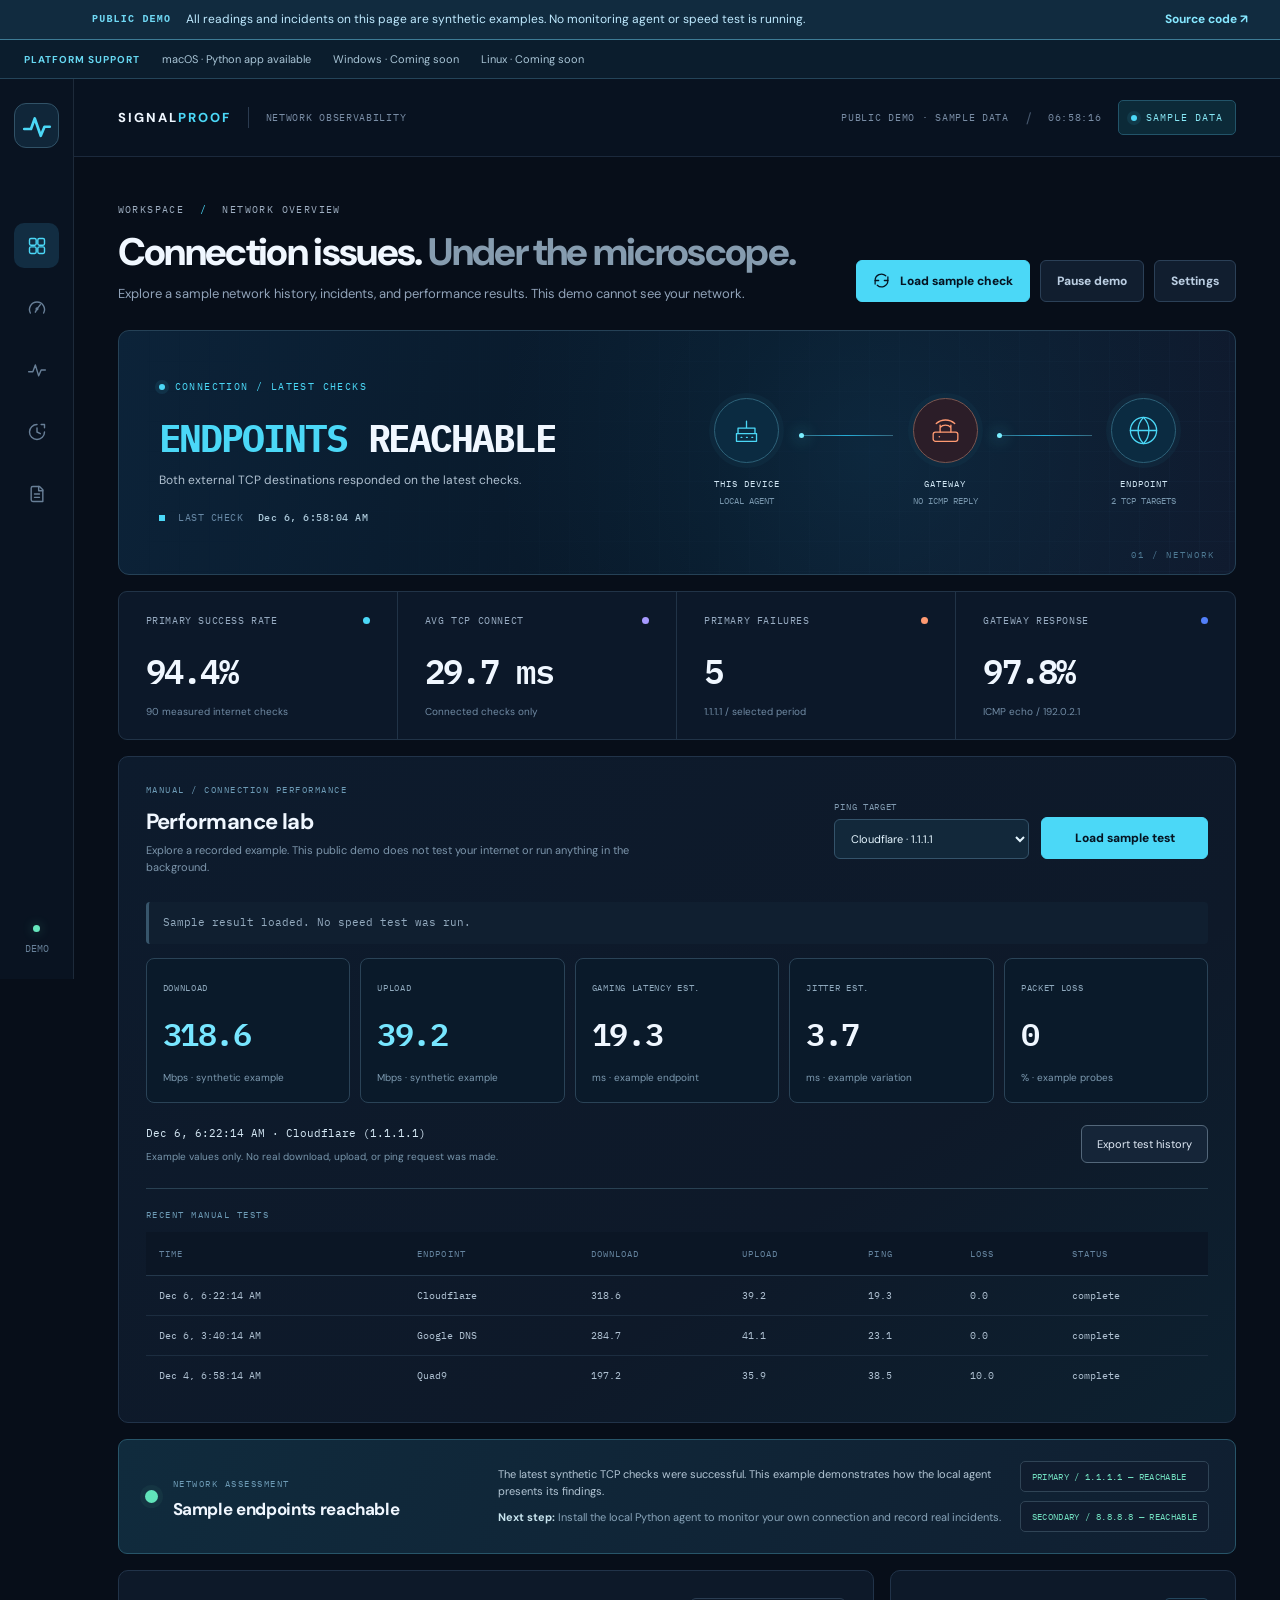
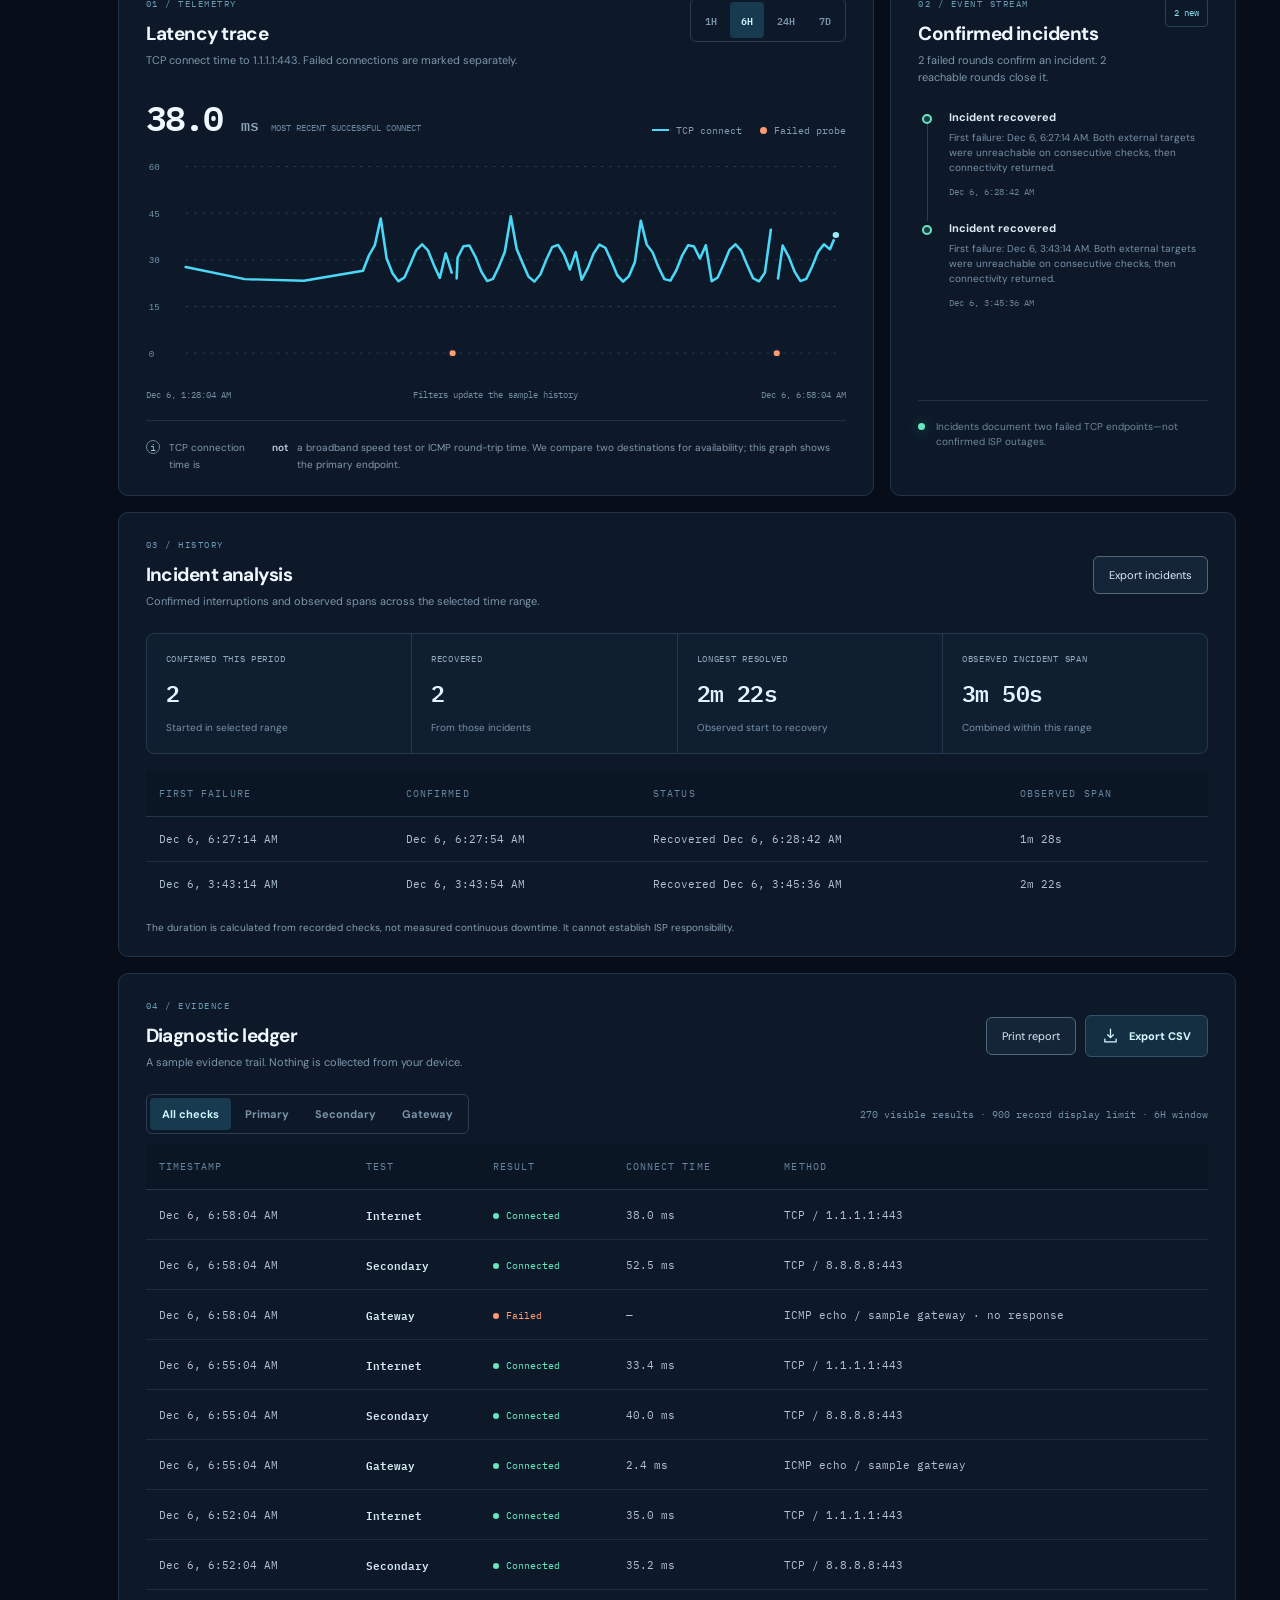
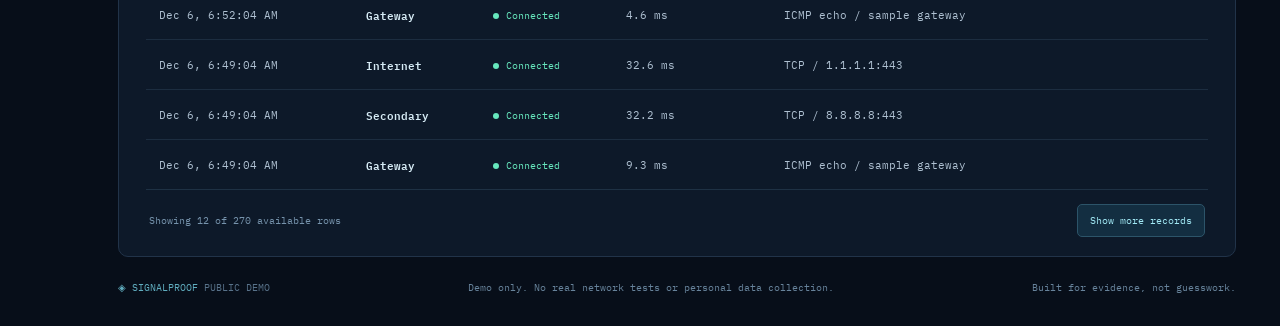
==== commit ff33fe3c: "Add platform availability information" ====
--- a/docs/index.html
+++ b/docs/index.html
@@ -13,6 +13,12 @@
 </head>
 <body>
 <div class="sample-banner" role="status"><strong>PUBLIC DEMO</strong><span>All readings and incidents on this page are synthetic examples. No monitoring agent or speed test is running.</span><a href="https://github.com/rayjim28/signalproof" target="_blank" rel="noopener noreferrer">Source code ↗</a></div>
+<div class="platform-support">
+  <strong>PLATFORM SUPPORT</strong>
+  <span>macOS · Python app available</span>
+  <span>Windows · Coming soon</span>
+  <span>Linux · Coming soon</span>
+</div>
 <div class="app-shell">
   <aside class="rail">
     <a href="#overview" class="symbol" aria-label="SignalProof Home">
--- a/docs/styles.css
+++ b/docs/styles.css
@@ -37,3 +37,20 @@
 .sample-banner span {flex:1;}
 .sample-banner a {color:#86e7ff; font-weight:700; white-space:nowrap;}
 @media(max-width:700px) {.sample-banner {padding:11px 15px; gap:8px; flex-wrap:wrap;} .sample-banner a{margin-left:auto;} }
+
+.platform-support{
+  display:flex;
+  align-items:center;
+  flex-wrap:wrap;
+  gap:12px 22px;
+  padding:12px 24px;
+  background:#0b1d2d;
+  border-bottom:1px solid #244459;
+  color:#a9c5d6;
+  font-size:11px;
+}
+.platform-support strong{
+  color:#67d8f2;
+  letter-spacing:1px;
+  font-size:10px;
+}
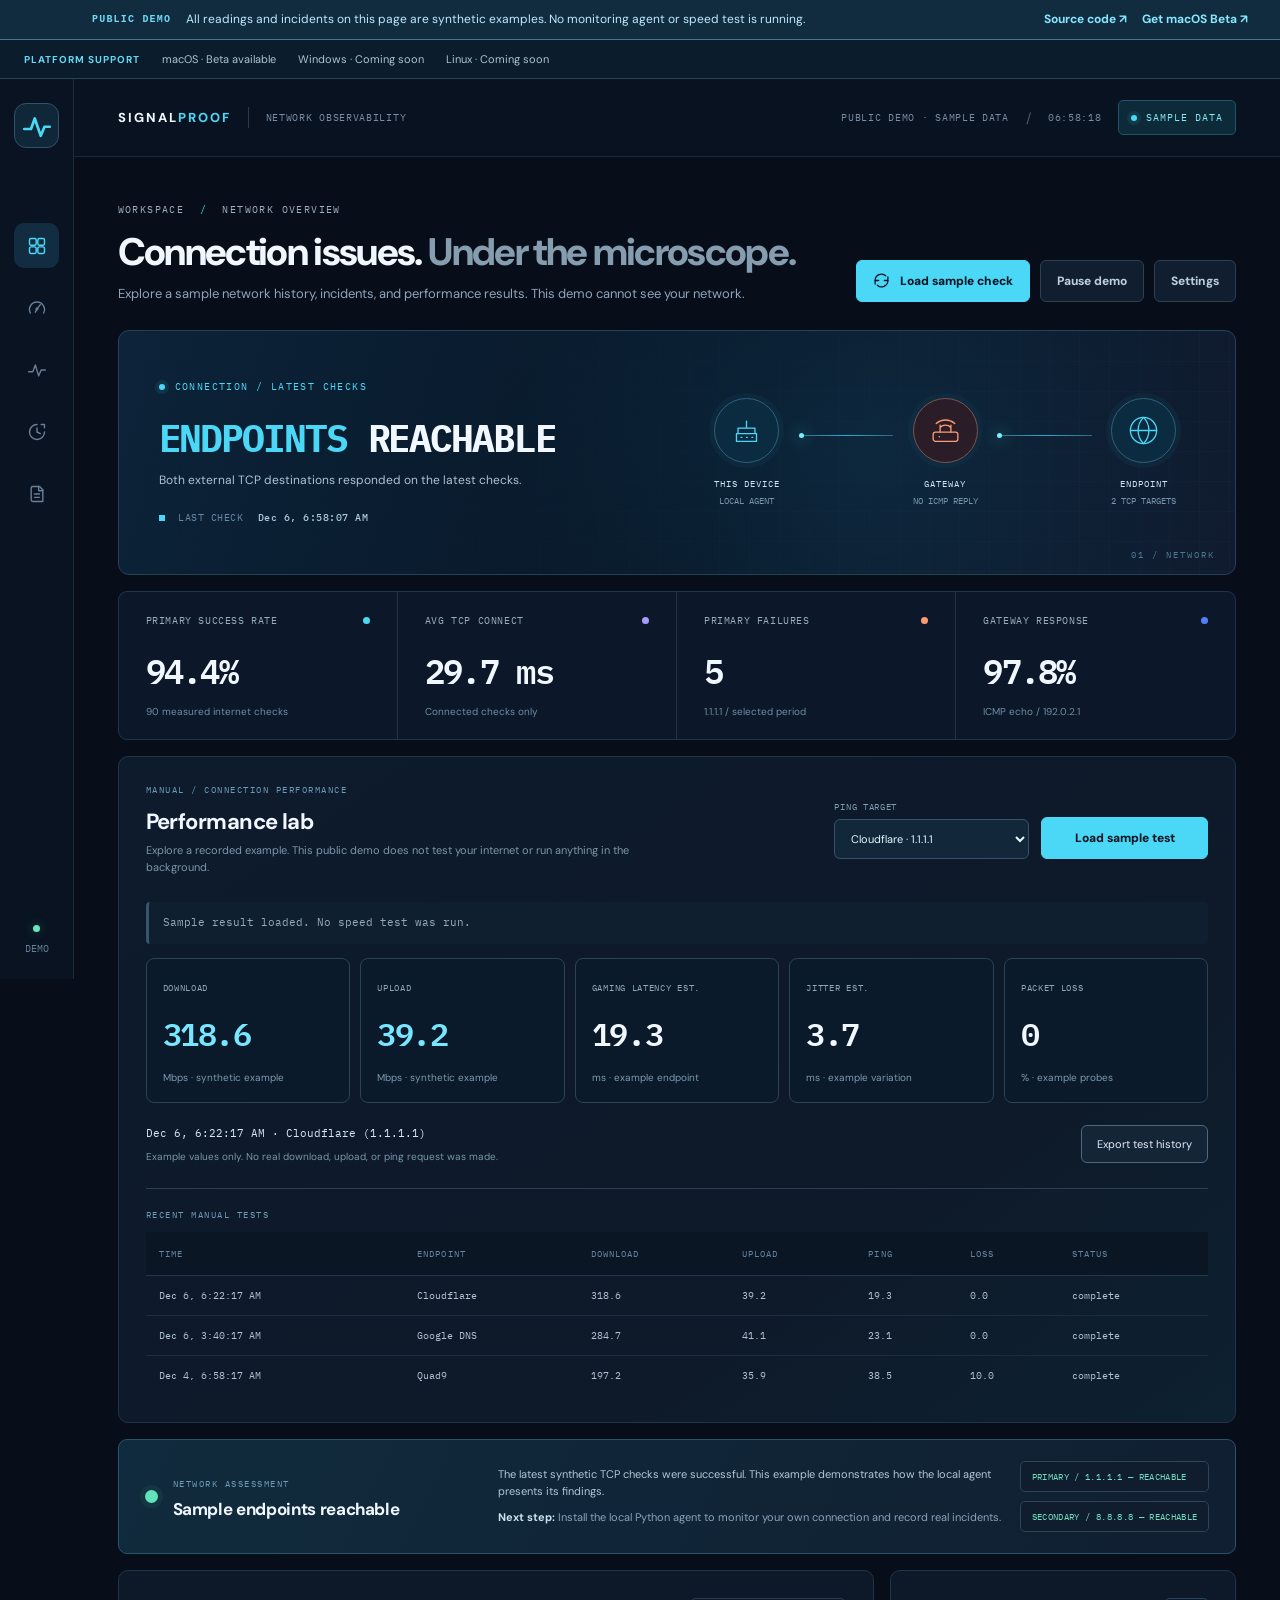
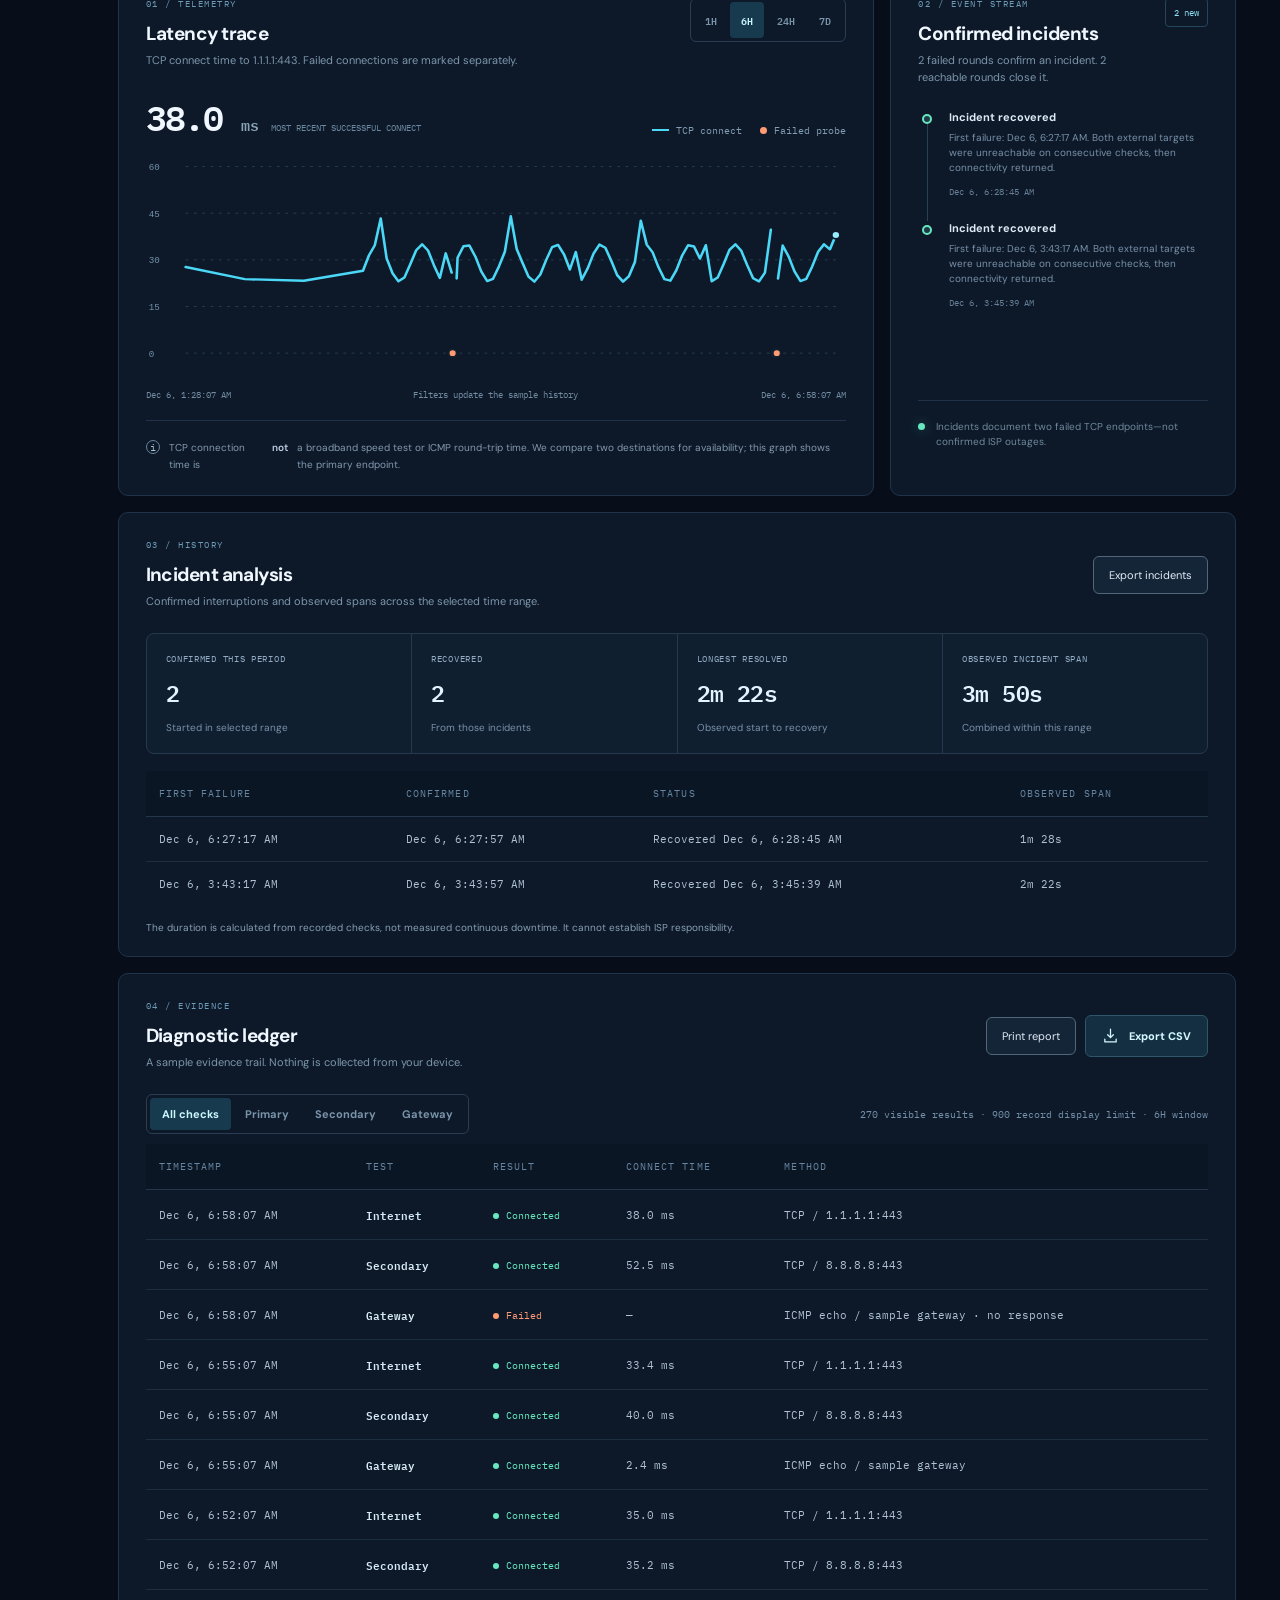
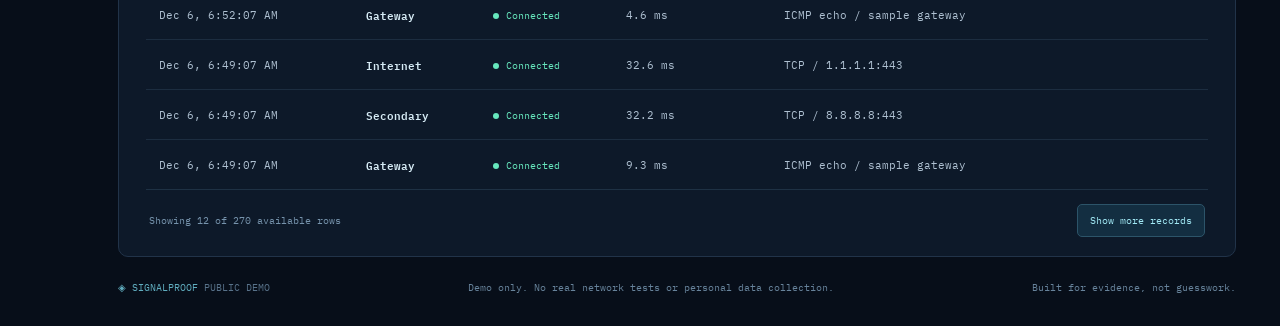
==== commit 85a56033: "Fix SignalProof demo navigation and beta download page" ====
--- a/docs/index.html
+++ b/docs/index.html
@@ -12,10 +12,10 @@
   <script src="./app.js" defer></script>
 </head>
 <body>
-<div class="sample-banner" role="status"><strong>PUBLIC DEMO</strong><span>All readings and incidents on this page are synthetic examples. No monitoring agent or speed test is running.</span><a href="https://github.com/rayjim28/signalproof" target="_blank" rel="noopener noreferrer">Source code ↗</a></div>
+<div class="sample-banner" role="status"><strong>PUBLIC DEMO</strong><span>All readings and incidents on this page are synthetic examples. No monitoring agent or speed test is running.</span><a href="https://github.com/rayjim28/signalproof" target="_blank" rel="noopener noreferrer">Source code ↗</a><a href="./download.html">Get macOS Beta ↗</a></div>
 <div class="platform-support">
   <strong>PLATFORM SUPPORT</strong>
-  <span>macOS · Python app available</span>
+  <span>macOS · Beta available</span>
   <span>Windows · Coming soon</span>
   <span>Linux · Coming soon</span>
 </div>
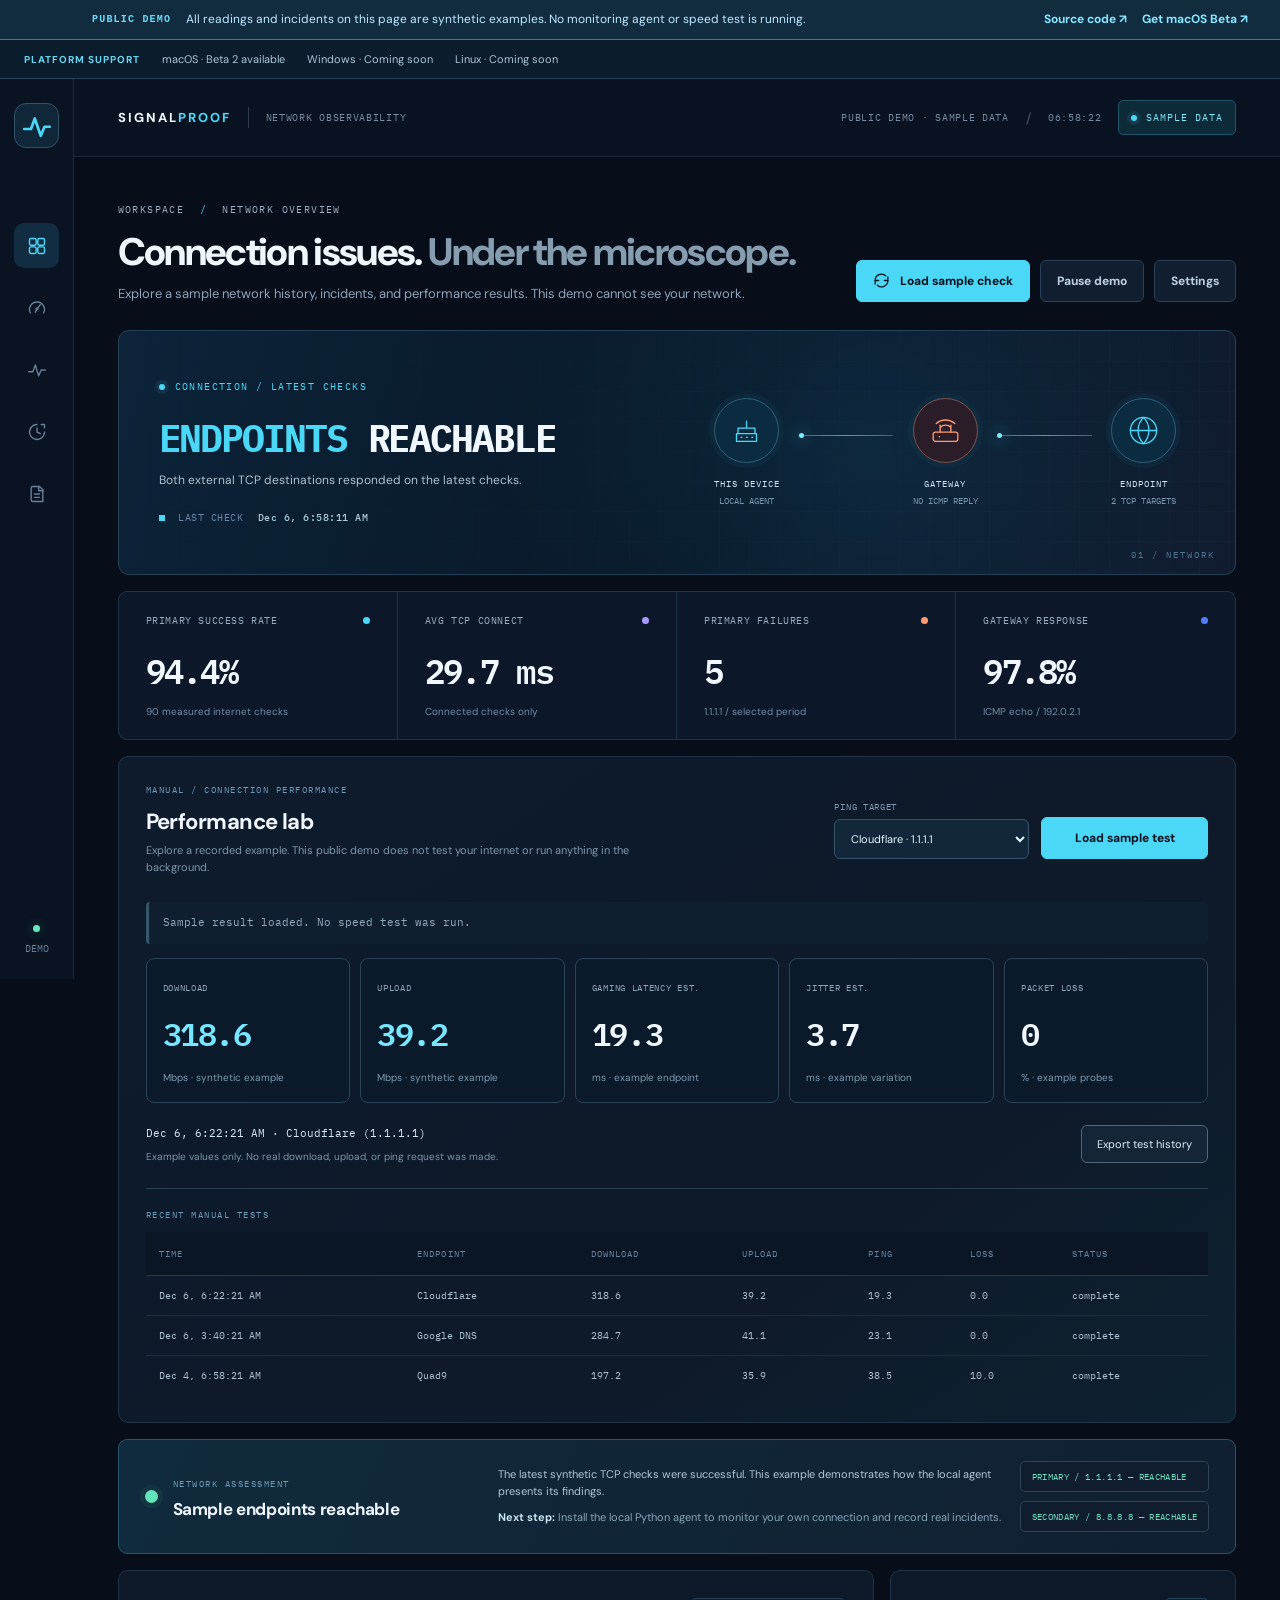
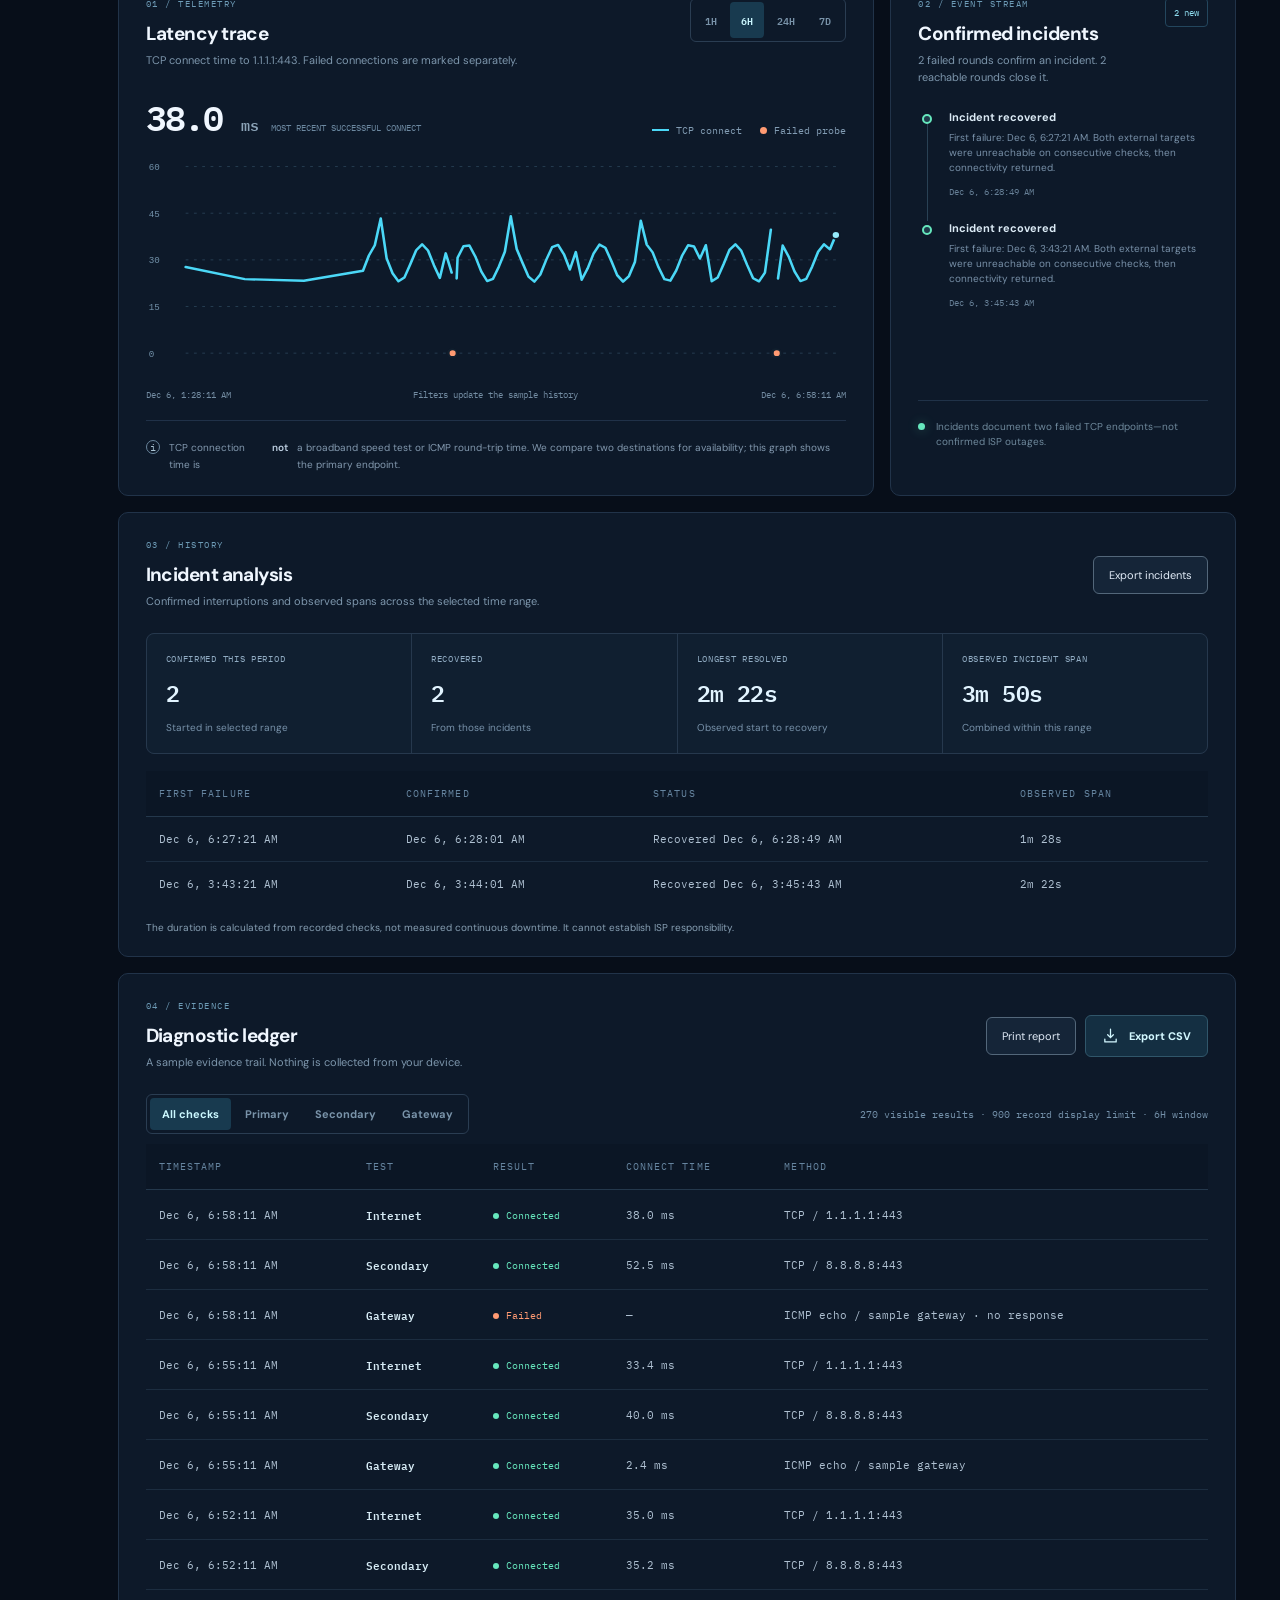
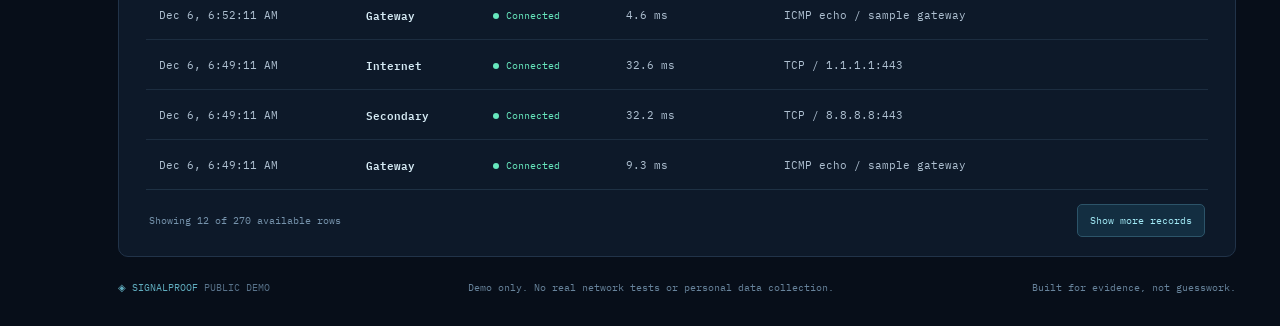
==== commit 6c7c3d8c: "Update SignalProof website for macOS Beta 2" ====
--- a/docs/index.html
+++ b/docs/index.html
@@ -15,7 +15,7 @@
 <div class="sample-banner" role="status"><strong>PUBLIC DEMO</strong><span>All readings and incidents on this page are synthetic examples. No monitoring agent or speed test is running.</span><a href="https://github.com/rayjim28/signalproof" target="_blank" rel="noopener noreferrer">Source code ↗</a><a href="./download.html">Get macOS Beta ↗</a></div>
 <div class="platform-support">
   <strong>PLATFORM SUPPORT</strong>
-  <span>macOS · Beta available</span>
+  <span>macOS · Beta 2 available</span>
   <span>Windows · Coming soon</span>
   <span>Linux · Coming soon</span>
 </div>
